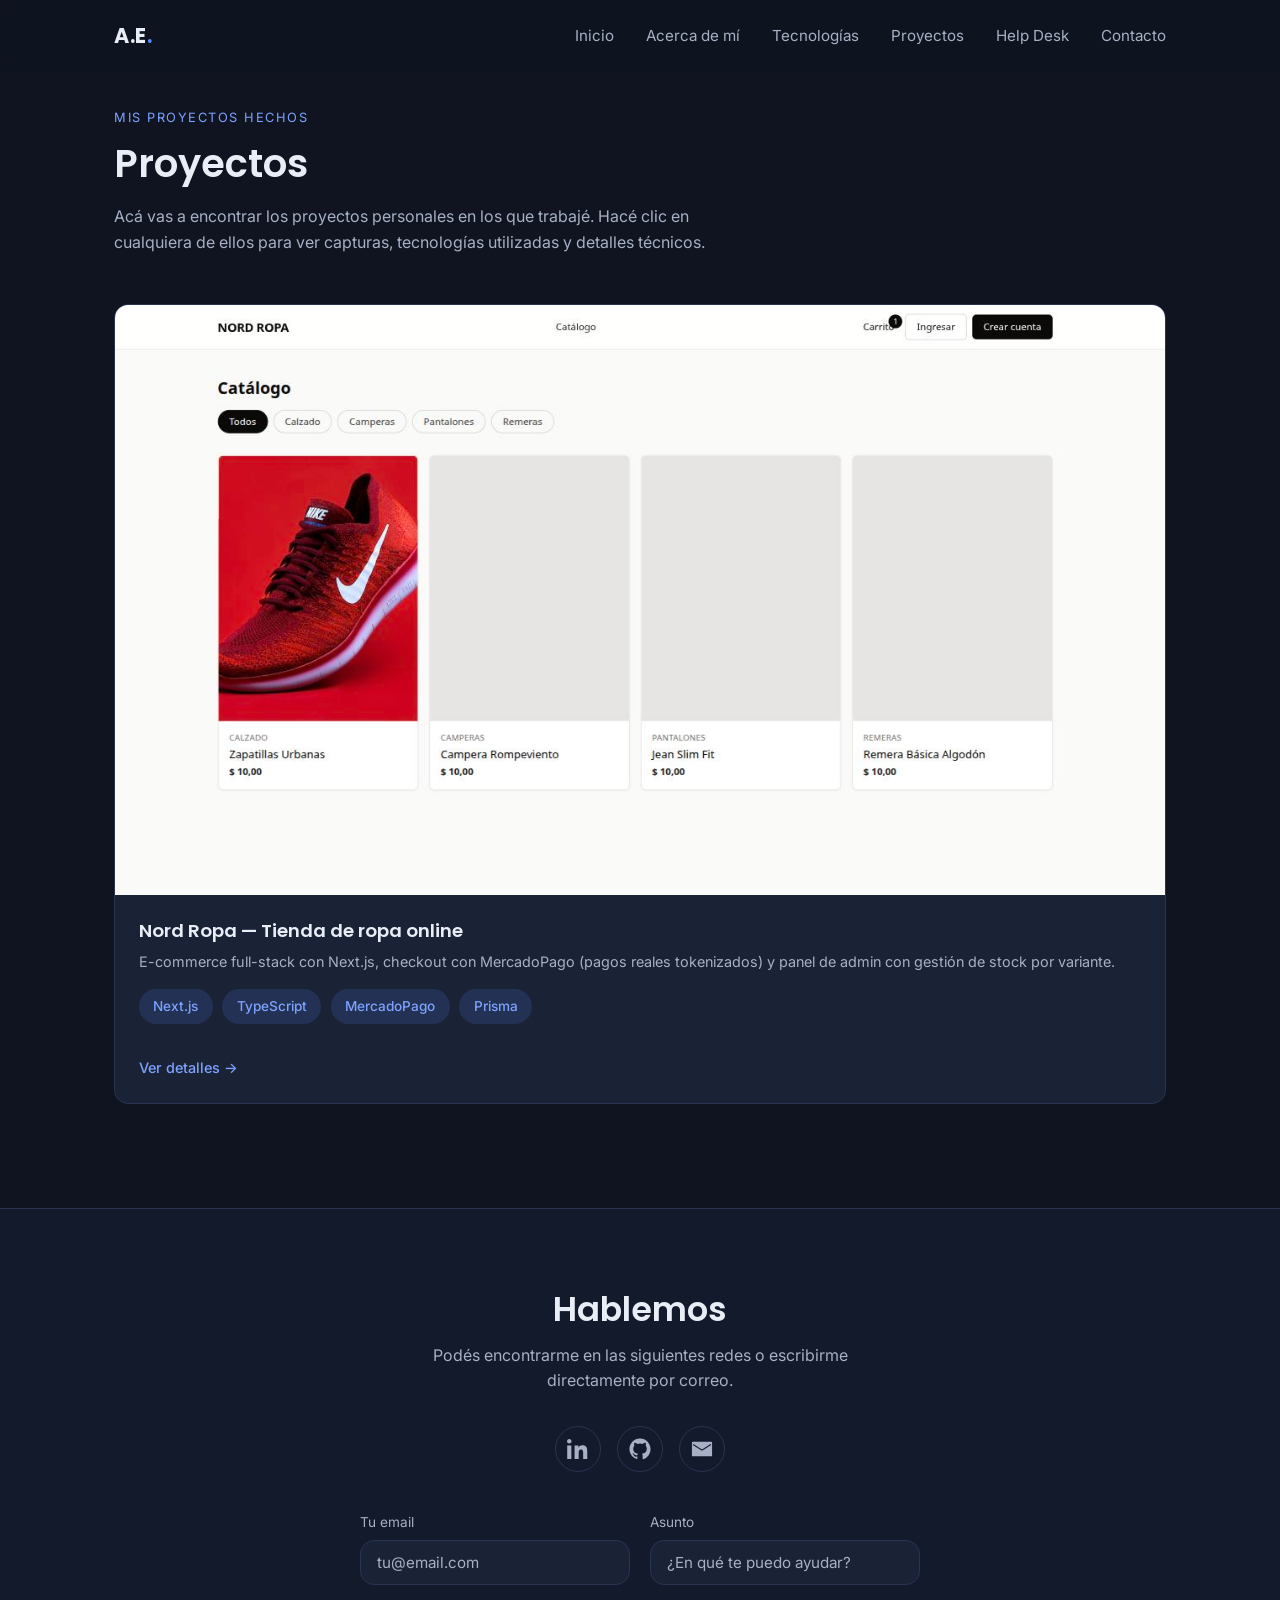
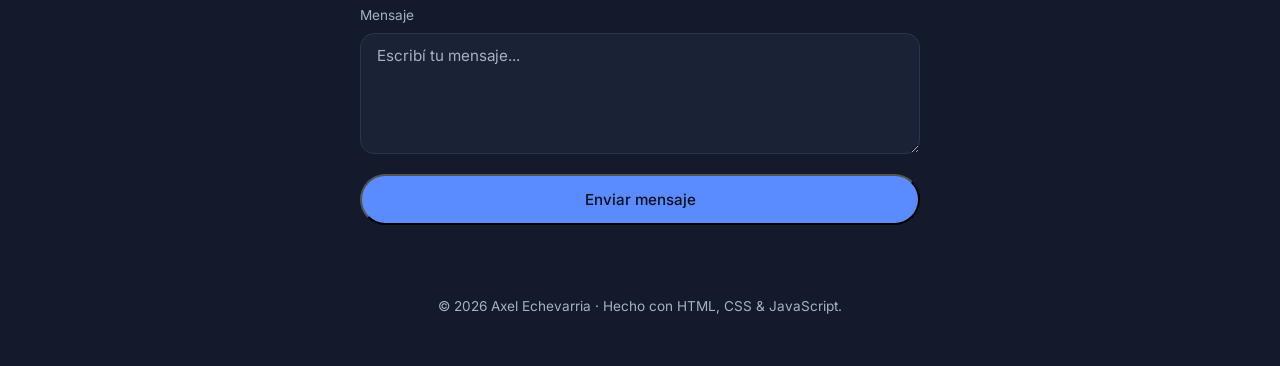
==== mis_proyectos.html @ fd1decf7 "agregada la seccion de proyectos" ====
<!DOCTYPE html>
<html lang="es">
<head>
<meta charset="UTF-8">
<meta name="viewport" content="width=device-width, initial-scale=1.0">
<title>Proyectos — Axel Echevarria</title>
<meta name="description" content="Proyectos personales de Axel Echevarria — desarrollo full-stack, arquitectura y buenas prácticas.">
<link rel="preconnect" href="https://fonts.googleapis.com">
<link rel="preconnect" href="https://fonts.gstatic.com" crossorigin>
<link href="https://fonts.googleapis.com/css2?family=Poppins:wght@400;500;600;700&family=Inter:wght@400;500;600&display=swap" rel="stylesheet">
<link rel="stylesheet" href="css/style.css">
</head>
<body>

  <!-- Barra de progreso de scroll -->
  <div class="scroll-progress" id="scrollProgress"></div>

  <!-- NAVBAR -->
  <header class="navbar" id="navbar">
    <nav class="nav container">
      <a href="index.html#inicio" class="logo">A.E<span>.</span></a>

      <button class="nav-toggle" id="navToggle" aria-label="Abrir menú">
        <span></span><span></span><span></span>
      </button>

      <ul class="nav-links" id="navLinks">
        <li><a href="index.html#inicio" class="nav-link">Inicio</a></li>
        <li><a href="index.html#acerca" class="nav-link">Acerca de mí</a></li>
        <li><a href="index.html#tecnologias" class="nav-link">Tecnologías</a></li>
        <li><a href="mis_proyectos.html" class="nav-link active">Proyectos</a></li>
        <li><a href="index.html#helpdesk" class="nav-link">Help Desk</a></li>
        <li><a href="#contacto" class="nav-link">Contacto</a></li>
      </ul>
    </nav>
  </header>

  <main>
    <!-- LISTADO DE PROYECTOS -->
    <section id="lista-proyectos" class="section">
      <div class="container">
        <span class="section-tag reveal">Mis proyectos hechos</span>
        <h2 class="section-title reveal">Proyectos</h2>
        <p class="section-desc reveal">
          Acá vas a encontrar los proyectos personales en los que trabajé. Hacé clic
          en cualquiera de ellos para ver capturas, tecnologías utilizadas y detalles técnicos.
        </p>

        <div class="projects-list-grid">
          <a href="mis_proyectos/tienda_ropa/index.html" class="project-list-card reveal">
            <div class="project-list-thumb">
              <img src="mis_proyectos/tienda_ropa/01-catalogo.jpg" alt="Captura del catálogo — Nord Ropa">
            </div>
            <div class="project-list-body">
              <h3>Nord Ropa — Tienda de ropa online</h3>
              <p>
                E-commerce full-stack con Next.js, checkout con MercadoPago (pagos
                reales tokenizados) y panel de admin con gestión de stock por variante.
              </p>
              <div class="project-tech">
                <span class="tech-badge">Next.js</span>
                <span class="tech-badge">TypeScript</span>
                <span class="tech-badge">MercadoPago</span>
                <span class="tech-badge">Prisma</span>
              </div>
              <span class="project-list-link">Ver detalles →</span>
            </div>
          </a>
        </div>
      </div>
    </section>
  </main>

  <!-- CONTACTO / REDES SOCIALES -->
  <footer id="contacto" class="footer">
    <div class="container">
      <h2 class="footer-title reveal">Hablemos</h2>
      <p class="footer-desc reveal">
        Podés encontrarme en las siguientes redes o escribirme directamente por correo.
      </p>

      <div class="social-links reveal">
        <a href="https://www.linkedin.com/in/axel-echevarria-0168621a0/" class="social-link" aria-label="LinkedIn" target="_blank" rel="noopener">
          <svg viewBox="0 0 24 24" width="22" height="22" fill="currentColor"><path d="M4.98 3.5C4.98 4.88 3.87 6 2.5 6S0 4.88 0 3.5 1.12 1 2.5 1s2.48 1.12 2.48 2.5zM.24 8.25h4.5V23h-4.5V8.25zM8.13 8.25h4.31v2.02h.06c.6-1.14 2.06-2.34 4.24-2.34 4.53 0 5.36 2.98 5.36 6.86V23h-4.5v-6.77c0-1.62-.03-3.7-2.25-3.7-2.26 0-2.6 1.76-2.6 3.58V23h-4.5V8.25z"/></svg>
        </a>
        <a href="https://github.com/axel99e" class="social-link" aria-label="GitHub" target="_blank" rel="noopener">
          <svg viewBox="0 0 24 24" width="22" height="22" fill="currentColor"><path d="M12 .5C5.65.5.5 5.65.5 12c0 5.09 3.29 9.4 7.86 10.93.58.1.79-.25.79-.56 0-.27-.01-1.16-.02-2.11-3.2.7-3.88-1.36-3.88-1.36-.52-1.34-1.28-1.69-1.28-1.69-1.04-.72.08-.7.08-.7 1.15.08 1.76 1.19 1.76 1.19 1.03 1.76 2.69 1.25 3.35.96.1-.75.4-1.25.73-1.54-2.55-.29-5.24-1.28-5.24-5.7 0-1.26.45-2.29 1.19-3.09-.12-.29-.52-1.46.11-3.05 0 0 .97-.31 3.18 1.18a11 11 0 0 1 5.79 0c2.2-1.49 3.17-1.18 3.17-1.18.64 1.59.24 2.76.12 3.05.74.8 1.18 1.83 1.18 3.09 0 4.43-2.7 5.4-5.27 5.69.42.36.78 1.08.78 2.18 0 1.57-.01 2.84-.01 3.23 0 .31.21.67.8.56A10.99 10.99 0 0 0 23.5 12C23.5 5.65 18.35.5 12 .5z"/></svg>
        </a>
        <a href="mailto:axelechev@gmail.com" class="social-link" aria-label="Correo electrónico">
          <svg viewBox="0 0 24 24" width="22" height="22" fill="currentColor"><path d="M2 4h20a1 1 0 0 1 1 1v14a1 1 0 0 1-1 1H2a1 1 0 0 1-1-1V5a1 1 0 0 1 1-1zm19.4 2.6L12 12.5 2.6 6.6 2 7.7l10 6.2 10-6.2z"/></svg>
        </a>
      </div>

      <!-- Formulario de contacto vía Web3Forms (sin backend propio). -->
      <form class="contact-form reveal" id="contactForm" action="https://api.web3forms.com/submit" method="POST">
        <input type="hidden" name="access_key" value="4124bc94-127f-42cf-8d1d-780a846f8611">
        <input type="hidden" name="from_name" value="Formulario del portafolio">
        <input type="checkbox" name="botcheck" class="hidden-field" style="display:none" tabindex="-1" autocomplete="off">

        <div class="form-row">
          <div class="form-group">
            <label for="fromEmail">Tu email</label>
            <input type="email" id="fromEmail" name="email" placeholder="tu@email.com" required>
          </div>
          <div class="form-group">
            <label for="fromSubject">Asunto</label>
            <input type="text" id="fromSubject" name="subject" placeholder="¿En qué te puedo ayudar?" required>
          </div>
        </div>

        <div class="form-group">
          <label for="fromMessage">Mensaje</label>
          <textarea id="fromMessage" name="message" rows="5" placeholder="Escribí tu mensaje..." required></textarea>
        </div>

        <button type="submit" class="btn btn-primary form-submit">Enviar mensaje</button>
        <p class="form-status" id="formStatus" role="status" aria-live="polite"></p>
      </form>

      <p class="footer-bottom reveal">&copy; <span id="year"></span> Axel Echevarria · Hecho con HTML, CSS &amp; JavaScript.</p>
    </div>
  </footer>

  <button class="to-top" id="toTop" aria-label="Volver arriba">↑</button>

  <script src="js/script.js"></script>
</body>
</html>
---- css/style.css ----
/* =========================================================
   Variables y reset
   ========================================================= */
:root {
  --bg: #0f1420;
  --bg-alt: #131a2b;
  --surface: #1a2236;
  --surface-hover: #212b43;
  --border: #2a3450;
  --text: #e9edf5;
  --text-muted: #a7b0c4;
  --accent: #5b8cff;
  --accent-soft: rgba(91, 140, 255, 0.15);
  --accent-strong: #7ea2ff;
  --radius: 14px;
  --transition: 0.35s cubic-bezier(0.4, 0, 0.2, 1);
  --font-heading: 'Poppins', 'Inter', sans-serif;
  --font-body: 'Inter', sans-serif;
}

* {
  margin: 0;
  padding: 0;
  box-sizing: border-box;
}

html {
  scroll-behavior: smooth;
}

body {
  background: var(--bg);
  color: var(--text);
  font-family: var(--font-body);
  line-height: 1.6;
  overflow-x: hidden;
}

.container {
  max-width: 1100px;
  margin: 0 auto;
  padding: 0 1.5rem;
}

h1, h2, h3 {
  font-family: var(--font-heading);
  font-weight: 600;
  line-height: 1.25;
}

a {
  color: inherit;
  text-decoration: none;
}

img {
  max-width: 100%;
  display: block;
}

/* =========================================================
   Barra de progreso de scroll
   ========================================================= */
.scroll-progress {
  position: fixed;
  top: 0;
  left: 0;
  height: 3px;
  width: 0%;
  background: linear-gradient(90deg, var(--accent), var(--accent-strong));
  z-index: 1000;
  transition: width 0.1s ease-out;
}

/* =========================================================
   Navbar
   ========================================================= */
.navbar {
  position: fixed;
  top: 0;
  left: 0;
  width: 100%;
  z-index: 900;
  background: rgba(15, 20, 32, 0.7);
  backdrop-filter: blur(10px);
  border-bottom: 1px solid transparent;
  transition: border-color var(--transition), background var(--transition);
}

.navbar.scrolled {
  background: rgba(15, 20, 32, 0.92);
  border-bottom-color: var(--border);
}

.nav {
  display: flex;
  align-items: center;
  justify-content: space-between;
  height: 72px;
}

.logo {
  font-family: var(--font-heading);
  font-weight: 700;
  font-size: 1.3rem;
  letter-spacing: 0.5px;
}

.logo span {
  color: var(--accent);
}

.nav-links {
  display: flex;
  gap: 2rem;
  list-style: none;
}

.nav-link {
  position: relative;
  font-size: 0.95rem;
  color: var(--text-muted);
  padding: 0.4rem 0;
  transition: color var(--transition);
}

.nav-link::after {
  content: '';
  position: absolute;
  left: 0;
  bottom: -2px;
  width: 0%;
  height: 2px;
  background: var(--accent);
  transition: width var(--transition);
}

.nav-link:hover,
.nav-link.active {
  color: var(--text);
}

.nav-link:hover::after,
.nav-link.active::after {
  width: 100%;
}

.nav-toggle {
  display: none;
  flex-direction: column;
  gap: 5px;
  background: none;
  border: none;
  cursor: pointer;
  padding: 0.5rem;
}

.nav-toggle span {
  width: 24px;
  height: 2px;
  background: var(--text);
  border-radius: 2px;
  transition: var(--transition);
}

/* =========================================================
   Hero
   ========================================================= */
.hero {
  min-height: 100vh;
  display: flex;
  align-items: center;
  justify-content: center;
  position: relative;
  padding: 8rem 0 4rem;
  background:
    radial-gradient(circle at 20% 20%, rgba(91, 140, 255, 0.10), transparent 45%),
    radial-gradient(circle at 80% 80%, rgba(91, 140, 255, 0.08), transparent 40%);
}

.hero-content {
  text-align: center;
  display: flex;
  flex-direction: column;
  align-items: center;
}

.hero-eyebrow {
  font-size: 0.85rem;
  letter-spacing: 2px;
  text-transform: uppercase;
  color: var(--accent-strong);
  margin-bottom: 1.5rem;
}

.hero-photo {
  margin-bottom: 1.75rem;
}

.hero-photo-ring {
  position: relative;
  width: 168px;
  height: 168px;
  border-radius: 50%;
  padding: 4px;
  background: conic-gradient(from 0deg, var(--accent), transparent 60%, var(--accent));
  animation: rotate-ring 8s linear infinite;
}

@keyframes rotate-ring {
  to { transform: rotate(360deg); }
}

.hero-photo-ring img,
.hero-photo-ring .hero-photo-fallback {
  width: 100%;
  height: 100%;
  border-radius: 50%;
  object-fit: cover;
  background: var(--surface);
  border: 3px solid var(--bg);
}

.hero-photo-fallback {
  display: none;
  align-items: center;
  justify-content: center;
  font-family: var(--font-heading);
  font-size: 2.4rem;
  font-weight: 600;
  color: var(--accent-strong);
  letter-spacing: 1px;
}

.hero-photo-ring img.hidden {
  display: none;
}

.hero-photo-ring .hero-photo-fallback.visible {
  display: flex;
}

.hero-title {
  font-size: clamp(2.2rem, 5vw, 3.2rem);
  margin-bottom: 0.6rem;
}

.hero-subtitle {
  font-size: 1.05rem;
  color: var(--accent-strong);
  font-weight: 500;
  margin-bottom: 1.25rem;
}

.hero-desc {
  max-width: 600px;
  color: var(--text-muted);
  margin-bottom: 2.2rem;
}

.hero-actions {
  display: flex;
  gap: 1rem;
  flex-wrap: wrap;
  justify-content: center;
}

.btn {
  display: inline-block;
  padding: 0.85rem 1.75rem;
  border-radius: 999px;
  font-weight: 500;
  font-size: 0.95rem;
  transition: transform var(--transition), background var(--transition), border-color var(--transition), box-shadow var(--transition);
}

.btn-primary {
  background: var(--accent);
  color: #0b1020;
}

.btn-primary:hover {
  background: var(--accent-strong);
  transform: translateY(-2px);
  box-shadow: 0 10px 25px -10px var(--accent);
}

.btn-outline {
  border: 1px solid var(--border);
  color: var(--text);
}

.btn-outline:hover {
  border-color: var(--accent);
  transform: translateY(-2px);
}

.scroll-cue {
  position: absolute;
  bottom: 2rem;
  left: 50%;
  transform: translateX(-50%);
}

.scroll-cue span {
  display: block;
  width: 22px;
  height: 36px;
  border: 2px solid var(--border);
  border-radius: 12px;
  position: relative;
}

.scroll-cue span::before {
  content: '';
  position: absolute;
  top: 6px;
  left: 50%;
  width: 4px;
  height: 8px;
  background: var(--accent);
  border-radius: 2px;
  transform: translateX(-50%);
  animation: scroll-dot 1.8s ease infinite;
}

@keyframes scroll-dot {
  0% { opacity: 1; transform: translate(-50%, 0); }
  60% { opacity: 0; transform: translate(-50%, 10px); }
  100% { opacity: 0; }
}

/* =========================================================
   Secciones genéricas
   ========================================================= */
.section {
  padding: 6.5rem 0;
}

.section-alt {
  background: var(--bg-alt);
}

.section-tag {
  display: inline-block;
  font-size: 0.8rem;
  text-transform: uppercase;
  letter-spacing: 1.5px;
  color: var(--accent-strong);
  margin-bottom: 0.75rem;
}

.section-title {
  font-size: clamp(1.8rem, 4vw, 2.4rem);
  margin-bottom: 1rem;
}

.section-desc {
  color: var(--text-muted);
  max-width: 620px;
  margin-bottom: 3rem;
}

/* =========================================================
   Acerca de mí
   ========================================================= */
.about-grid {
  display: grid;
  grid-template-columns: 1.4fr 1fr;
  gap: 3rem;
  align-items: start;
}

.about-text p {
  color: var(--text-muted);
  margin-bottom: 1.1rem;
}

.about-text strong {
  color: var(--text);
}

.about-stats {
  display: grid;
  gap: 1rem;
}

.stat-card {
  background: var(--surface);
  border: 1px solid var(--border);
  border-radius: var(--radius);
  padding: 1.5rem;
  text-align: center;
  transition: transform var(--transition), border-color var(--transition);
}

.stat-card:hover {
  transform: translateY(-4px);
  border-color: var(--accent);
}

.stat-number {
  display: block;
  font-family: var(--font-heading);
  font-size: 2rem;
  font-weight: 700;
  color: var(--accent-strong);
}

.stat-label {
  font-size: 0.85rem;
  color: var(--text-muted);
}

/* =========================================================
   Tecnologías
   ========================================================= */
.tech-grid {
  display: grid;
  grid-template-columns: repeat(auto-fit, minmax(200px, 1fr));
  gap: 1.25rem;
}

.tech-card {
  background: var(--surface);
  border: 1px solid var(--border);
  border-radius: var(--radius);
  padding: 1.75rem 1.5rem;
  transition: transform var(--transition), border-color var(--transition), background var(--transition);
}

.tech-card:hover {
  transform: translateY(-6px);
  border-color: var(--accent);
  background: var(--surface-hover);
}

.tech-icon {
  width: 48px;
  height: 48px;
  border-radius: 10px;
  background: var(--accent-soft);
  color: var(--accent-strong);
  display: flex;
  align-items: center;
  justify-content: center;
  font-family: var(--font-heading);
  font-weight: 700;
  font-size: 0.95rem;
  margin-bottom: 1rem;
}

.tech-card h3 {
  font-size: 1.05rem;
  margin-bottom: 0.4rem;
}

.tech-card p {
  color: var(--text-muted);
  font-size: 0.9rem;
}

/* =========================================================
   Proyectos
   ========================================================= */
.project-grid {
  display: grid;
  gap: 2rem;
}

.project-card {
  background: var(--surface);
  border: 1px solid var(--border);
  border-radius: var(--radius);
  padding: 2.5rem;
  display: grid;
  gap: 2.5rem;
  transition: border-color var(--transition);
}

.project-card:hover {
  border-color: var(--accent);
}

.project-gallery-main {
  border-radius: var(--radius);
  overflow: hidden;
  border: 1px solid var(--border);
  aspect-ratio: 16 / 9;
  max-width: 720px;
  margin: 0 auto;
  cursor: zoom-in;
  background: var(--bg);
}

.project-gallery-main img {
  width: 100%;
  height: 100%;
  object-fit: cover;
  transition: transform var(--transition);
}

.project-gallery-main:hover img {
  transform: scale(1.03);
}

.project-gallery-thumbs {
  display: flex;
  justify-content: center;
  flex-wrap: wrap;
  gap: 0.6rem;
  max-width: 720px;
  margin: 0.75rem auto 0;
  overflow-x: auto;
  padding-bottom: 0.25rem;
}

.gallery-thumb {
  flex: 0 0 auto;
  width: 76px;
  height: 50px;
  border-radius: 6px;
  overflow: hidden;
  border: 2px solid transparent;
  padding: 0;
  cursor: pointer;
  opacity: 0.6;
  background: none;
  transition: opacity var(--transition), border-color var(--transition);
}

.gallery-thumb img {
  width: 100%;
  height: 100%;
  object-fit: cover;
}

.gallery-thumb:hover {
  opacity: 0.9;
}

.gallery-thumb.active {
  border-color: var(--accent);
  opacity: 1;
}

.project-info {
  max-width: 760px;
  margin: 0 auto;
}

.project-info h3 {
  font-size: 1.35rem;
  margin-bottom: 0.6rem;
}

.project-pitch {
  color: var(--text-muted);
  font-size: 1.05rem;
  margin-bottom: 1.75rem;
}

.project-tech {
  display: flex;
  flex-wrap: wrap;
  gap: 0.6rem;
  margin-bottom: 2rem;
}

.tech-badge {
  font-size: 0.85rem;
  padding: 0.4rem 0.9rem;
  border-radius: 999px;
  background: var(--accent-soft);
  color: var(--accent-strong);
  font-weight: 500;
}

.project-details + .project-details {
  margin-top: 1.75rem;
}

.project-info h4 {
  font-family: var(--font-heading);
  font-size: 1.05rem;
  font-weight: 600;
  margin-bottom: 0.85rem;
}

.project-info ul {
  list-style: none;
  display: grid;
  gap: 0.7rem;
}

.project-info ul li {
  position: relative;
  padding-left: 1.2rem;
  color: var(--text-muted);
  font-size: 1rem;
  line-height: 1.55;
}

.project-info ul li::before {
  content: '';
  position: absolute;
  left: 0;
  top: 0.55em;
  width: 6px;
  height: 6px;
  border-radius: 50%;
  background: var(--accent);
}

/* Vista previa del proyecto (index.html) */
.project-preview-card {
  display: flex;
  align-items: center;
  gap: 1.5rem;
  background: var(--surface);
  border: 1px solid var(--border);
  border-radius: var(--radius);
  padding: 1.25rem;
  margin-bottom: 1.5rem;
  transition: transform var(--transition), border-color var(--transition), background var(--transition);
}

.project-preview-card:hover {
  transform: translateY(-4px);
  border-color: var(--accent);
  background: var(--surface-hover);
}

.project-preview-thumb {
  flex: 0 0 auto;
  width: 180px;
  aspect-ratio: 16 / 9;
  border-radius: 10px;
  overflow: hidden;
}

.project-preview-thumb img {
  width: 100%;
  height: 100%;
  object-fit: cover;
}

.project-preview-info {
  flex: 1;
  min-width: 0;
}

.project-preview-info h3 {
  font-size: 1.15rem;
  margin-bottom: 0.4rem;
}

.project-preview-info p {
  color: var(--text-muted);
  font-size: 0.92rem;
  margin-bottom: 0.9rem;
}

.project-preview-arrow {
  flex: 0 0 auto;
  font-size: 1.4rem;
  color: var(--accent-strong);
  transition: transform var(--transition);
}

.project-preview-card:hover .project-preview-arrow {
  transform: translateX(4px);
}

/* Listado de proyectos (mis_proyectos.html) */
.projects-list-grid {
  display: grid;
  grid-template-columns: repeat(auto-fit, minmax(300px, 1fr));
  gap: 1.75rem;
}

.project-list-card {
  display: flex;
  flex-direction: column;
  background: var(--surface);
  border: 1px solid var(--border);
  border-radius: var(--radius);
  overflow: hidden;
  transition: transform var(--transition), border-color var(--transition);
}

.project-list-card:hover {
  transform: translateY(-6px);
  border-color: var(--accent);
}

.project-list-thumb {
  aspect-ratio: 16 / 9;
  overflow: hidden;
}

.project-list-thumb img {
  width: 100%;
  height: 100%;
  object-fit: cover;
  transition: transform var(--transition);
}

.project-list-card:hover .project-list-thumb img {
  transform: scale(1.05);
}

.project-list-body {
  display: flex;
  flex: 1;
  flex-direction: column;
  padding: 1.5rem;
}

.project-list-body h3 {
  font-size: 1.15rem;
  margin-bottom: 0.5rem;
}

.project-list-body p {
  flex: 1;
  color: var(--text-muted);
  font-size: 0.9rem;
  margin-bottom: 1rem;
}

.project-list-link {
  font-weight: 500;
  font-size: 0.9rem;
  color: var(--accent-strong);
}

/* Volver a la lista de proyectos (páginas de detalle) */
.back-link {
  display: inline-flex;
  align-items: center;
  gap: 0.4rem;
  margin-bottom: 1.5rem;
  color: var(--text-muted);
  font-size: 0.9rem;
  transition: color var(--transition);
}

.back-link:hover {
  color: var(--accent-strong);
}

/* Lightbox para ampliar capturas */
.lightbox {
  position: fixed;
  inset: 0;
  display: flex;
  align-items: center;
  justify-content: center;
  padding: 2rem;
  background: rgba(5, 8, 15, 0.92);
  opacity: 0;
  visibility: hidden;
  transition: opacity var(--transition), visibility var(--transition);
  z-index: 2000;
  cursor: zoom-out;
}

.lightbox.open {
  opacity: 1;
  visibility: visible;
}

.lightbox img {
  max-width: 100%;
  max-height: 100%;
  border-radius: var(--radius);
  border: 1px solid var(--border);
  box-shadow: 0 20px 60px -20px rgba(0, 0, 0, 0.6);
}

/* =========================================================
   Help Desk
   ========================================================= */
.helpdesk-grid {
  display: grid;
  grid-template-columns: repeat(auto-fit, minmax(240px, 1fr));
  gap: 1.25rem;
}

.helpdesk-card {
  background: var(--surface);
  border: 1px solid var(--border);
  border-left: 3px solid var(--accent);
  border-radius: var(--radius);
  padding: 1.5rem 1.6rem;
  transition: transform var(--transition), background var(--transition);
}

.helpdesk-card:hover {
  transform: translateX(4px);
  background: var(--surface-hover);
}

.helpdesk-card h3 {
  font-size: 1.05rem;
  margin-bottom: 0.5rem;
}

.helpdesk-card p {
  color: var(--text-muted);
  font-size: 0.9rem;
}

/* =========================================================
   Footer / Contacto
   ========================================================= */
.footer {
  padding: 5rem 0 3rem;
  text-align: center;
  background: var(--bg-alt);
  border-top: 1px solid var(--border);
}

.footer-title {
  font-size: clamp(1.6rem, 4vw, 2.1rem);
  margin-bottom: 0.75rem;
}

.footer-desc {
  color: var(--text-muted);
  max-width: 480px;
  margin: 0 auto 2rem;
}

.social-links {
  display: flex;
  justify-content: center;
  gap: 1rem;
  margin-bottom: 2.5rem;
}

.social-link {
  width: 46px;
  height: 46px;
  border-radius: 50%;
  border: 1px solid var(--border);
  display: flex;
  align-items: center;
  justify-content: center;
  color: var(--text-muted);
  transition: transform var(--transition), color var(--transition), border-color var(--transition), background var(--transition);
}

.social-link:hover {
  color: var(--bg);
  background: var(--accent);
  border-color: var(--accent);
  transform: translateY(-4px);
}

.footer-bottom {
  font-size: 0.85rem;
  color: var(--text-muted);
}

/* =========================================================
   Formulario de contacto
   ========================================================= */
.contact-form {
  max-width: 560px;
  margin: 0 auto 2.5rem;
  text-align: left;
}

.form-row {
  display: grid;
  grid-template-columns: 1fr 1fr;
  gap: 1.25rem;
}

.form-group {
  display: flex;
  flex-direction: column;
  gap: 0.4rem;
  margin-bottom: 1.25rem;
}

.form-group label {
  font-size: 0.85rem;
  color: var(--text-muted);
}

.form-group input,
.form-group textarea {
  width: 100%;
  padding: 0.75rem 1rem;
  background: var(--surface);
  border: 1px solid var(--border);
  border-radius: var(--radius);
  color: var(--text);
  font-family: inherit;
  font-size: 0.95rem;
  resize: vertical;
  transition: border-color var(--transition), background var(--transition);
}

.form-group input::placeholder,
.form-group textarea::placeholder {
  color: var(--text-muted);
}

.form-group input:focus,
.form-group textarea:focus {
  outline: none;
  border-color: var(--accent);
  background: var(--surface-hover);
}

.form-submit {
  width: 100%;
  cursor: pointer;
  font-family: inherit;
}

.form-status {
  margin-top: 0.9rem;
  font-size: 0.9rem;
  min-height: 1.2em;
}

.form-status.success {
  color: #4ade80;
}

.form-status.error {
  color: #f87171;
}

@media (max-width: 640px) {
  .form-row {
    grid-template-columns: 1fr;
    gap: 0;
  }

  .project-card {
    padding: 1.5rem;
    gap: 2rem;
  }
}

/* =========================================================
   Botón volver arriba
   ========================================================= */
.to-top {
  position: fixed;
  right: 1.5rem;
  bottom: 1.5rem;
  width: 44px;
  height: 44px;
  border-radius: 50%;
  border: 1px solid var(--border);
  background: var(--surface);
  color: var(--text);
  cursor: pointer;
  font-size: 1.1rem;
  opacity: 0;
  visibility: hidden;
  transform: translateY(10px);
  transition: var(--transition);
  z-index: 800;
}

.to-top.visible {
  opacity: 1;
  visibility: visible;
  transform: translateY(0);
}

.to-top:hover {
  border-color: var(--accent);
  color: var(--accent-strong);
}

/* =========================================================
   Animaciones de aparición al hacer scroll
   ========================================================= */
.reveal {
  opacity: 0;
  transform: translateY(18px);
  transition: opacity 0.7s ease, transform 0.7s ease;
}

.reveal.is-visible {
  opacity: 1;
  transform: translateY(0);
}

/* pequeño desfase entre elementos hijos consecutivos */
.hero-content .reveal:nth-child(1) { transition-delay: 0s; }
.hero-content .reveal:nth-child(2) { transition-delay: 0.05s; }
.hero-content .reveal:nth-child(3) { transition-delay: 0.1s; }
.hero-content .reveal:nth-child(4) { transition-delay: 0.15s; }
.hero-content .reveal:nth-child(5) { transition-delay: 0.2s; }
.hero-content .reveal:nth-child(6) { transition-delay: 0.25s; }

@media (prefers-reduced-motion: reduce) {
  * {
    animation-duration: 0.001ms !important;
    animation-iteration-count: 1 !important;
    transition-duration: 0.001ms !important;
    scroll-behavior: auto !important;
  }
}

/* =========================================================
   Responsive
   ========================================================= */
@media (max-width: 860px) {
  .about-grid {
    grid-template-columns: 1fr;
  }
}

@media (max-width: 560px) {
  .project-preview-card {
    flex-direction: column;
    align-items: stretch;
    text-align: center;
  }

  .project-preview-thumb {
    width: 100%;
  }

  .project-preview-arrow {
    display: none;
  }
}

@media (max-width: 720px) {
  .nav-toggle {
    display: flex;
  }

  .nav-links {
    position: fixed;
    top: 72px;
    right: 0;
    height: calc(100vh - 72px);
    width: 240px;
    background: var(--bg-alt);
    border-left: 1px solid var(--border);
    flex-direction: column;
    padding: 2rem 1.5rem;
    gap: 1.5rem;
    transform: translateX(100%);
    transition: transform var(--transition);
  }

  .nav-links.open {
    transform: translateX(0);
  }

  .nav-toggle.open span:nth-child(1) { transform: translateY(7px) rotate(45deg); }
  .nav-toggle.open span:nth-child(2) { opacity: 0; }
  .nav-toggle.open span:nth-child(3) { transform: translateY(-7px) rotate(-45deg); }
}
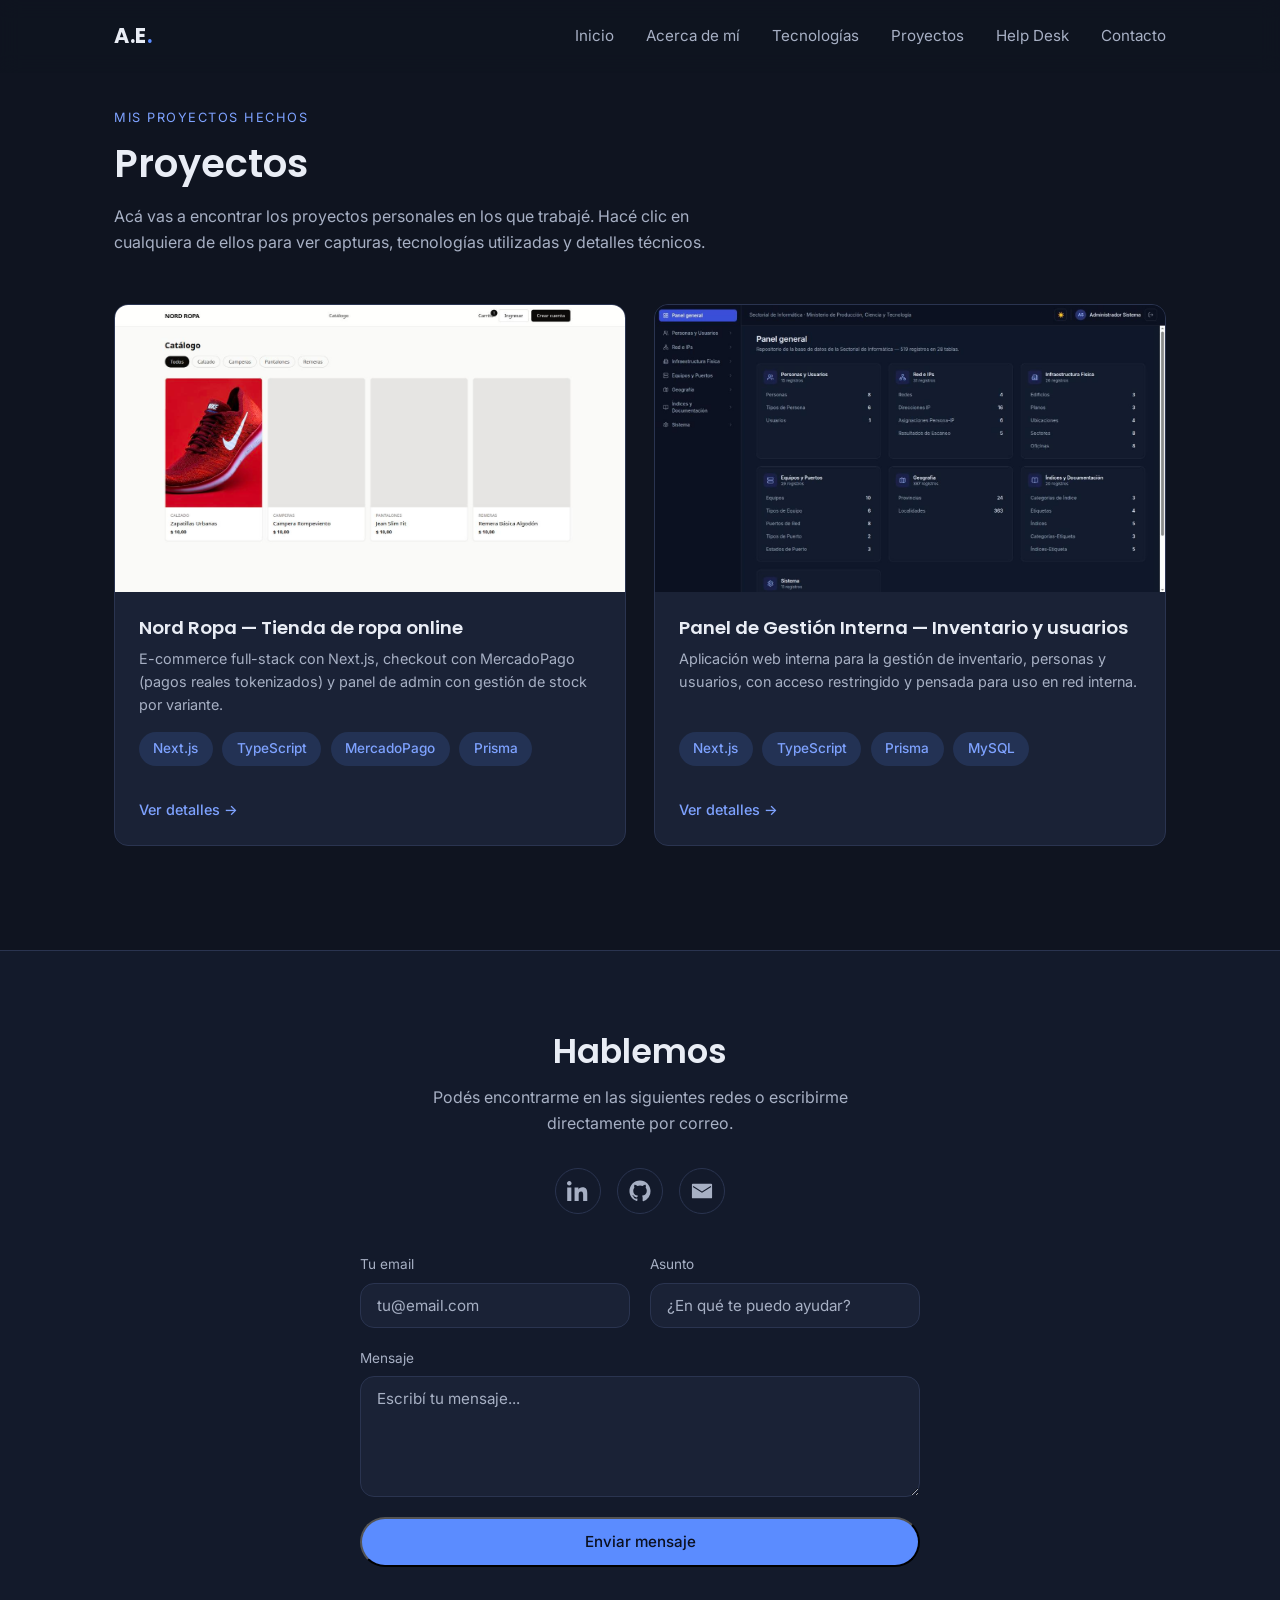
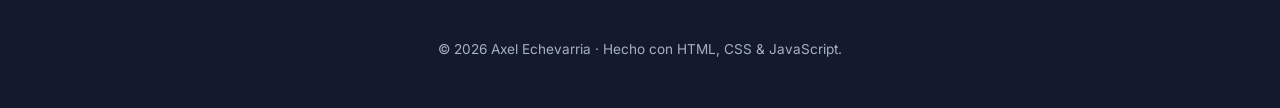
==== commit 747e8daa: "Proyecto nuevo agregado y cambios de estructura" ====
--- a/mis_proyectos.html
+++ b/mis_proyectos.html
@@ -66,6 +66,26 @@
               <span class="project-list-link">Ver detalles →</span>
             </div>
           </a>
+
+          <a href="mis_proyectos/repo/index.html" class="project-list-card reveal">
+            <div class="project-list-thumb">
+              <img src="mis_proyectos/repo/capturas/02-panel-general-oscuro.jpg" alt="Captura del panel general — Panel de Gestión Interna">
+            </div>
+            <div class="project-list-body">
+              <h3>Panel de Gestión Interna — Inventario y usuarios</h3>
+              <p>
+                Aplicación web interna para la gestión de inventario, personas y
+                usuarios, con acceso restringido y pensada para uso en red interna.
+              </p>
+              <div class="project-tech">
+                <span class="tech-badge">Next.js</span>
+                <span class="tech-badge">TypeScript</span>
+                <span class="tech-badge">Prisma</span>
+                <span class="tech-badge">MySQL</span>
+              </div>
+              <span class="project-list-link">Ver detalles →</span>
+            </div>
+          </a>
         </div>
       </div>
     </section>
